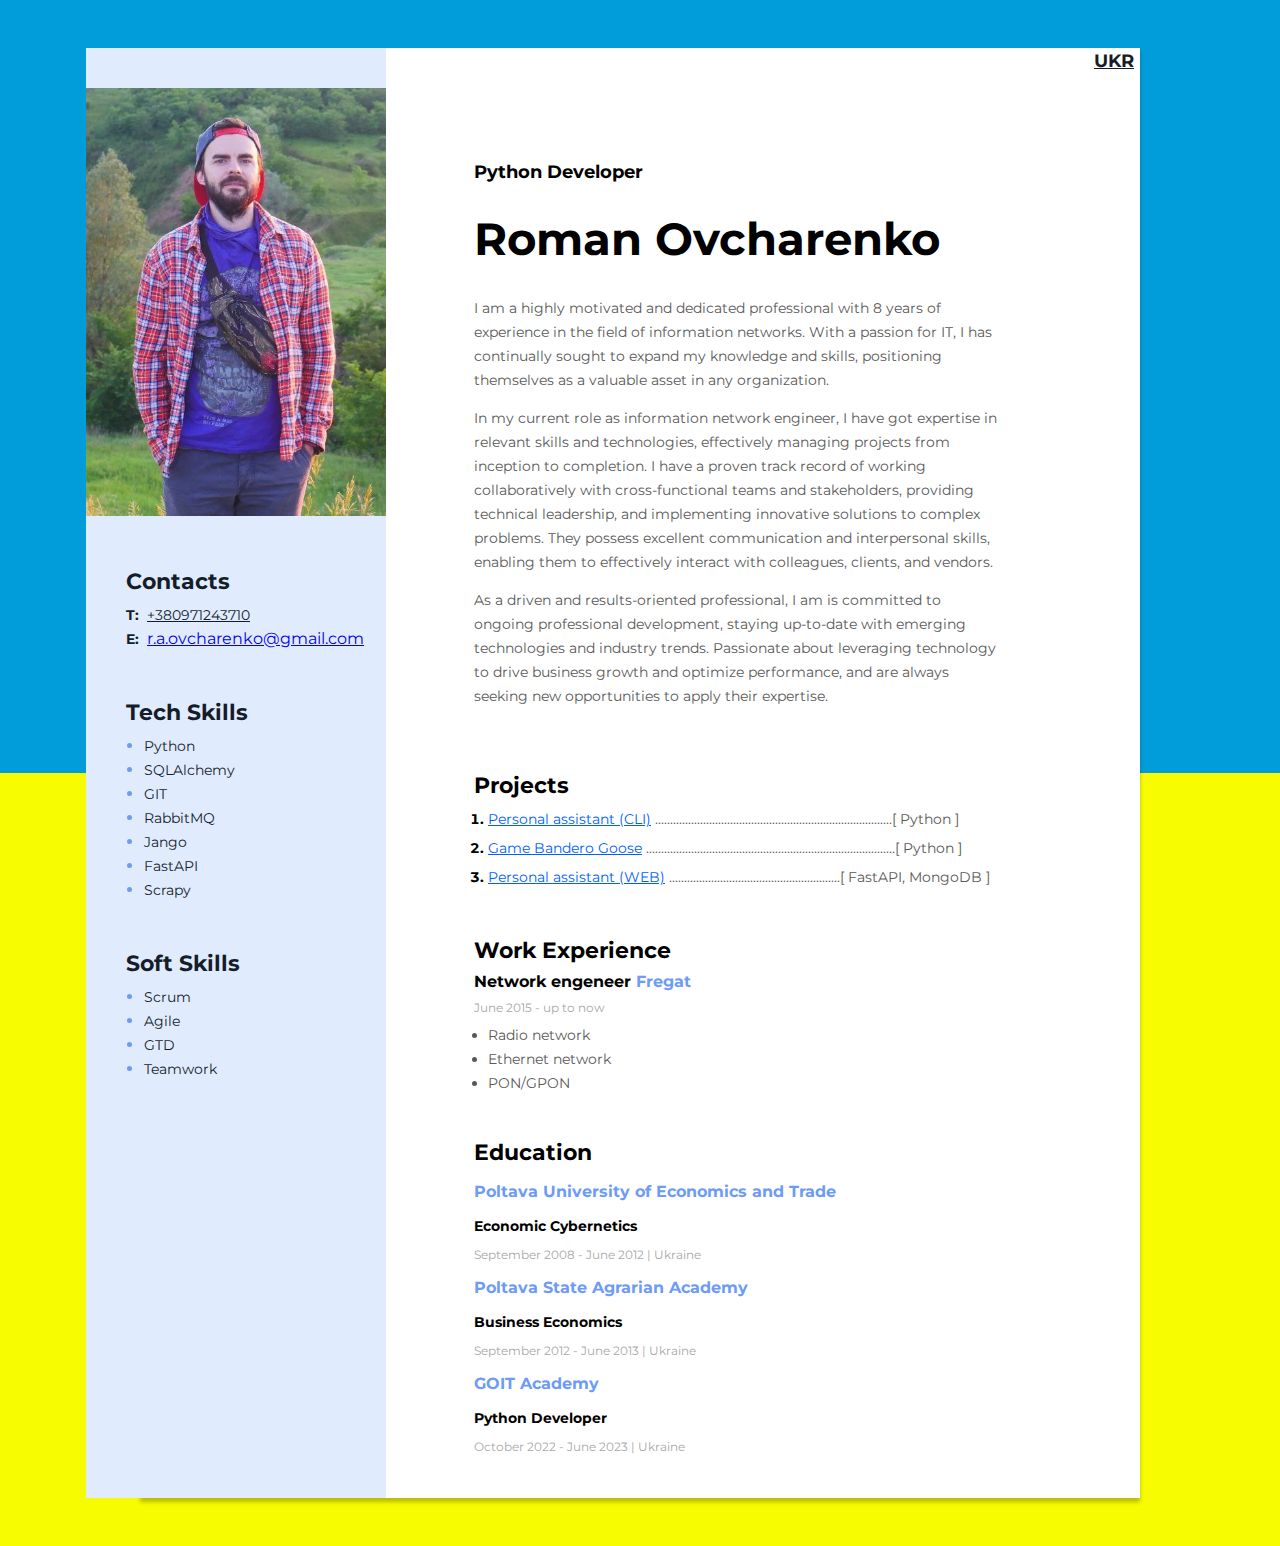
==== index.html @ 6cbeb5c7 "commit" ====
<!DOCTYPE html>
<html lang="en">

<head>
    <meta charset="UTF-8">
    <meta http-equiv="X-UA-Compatible" content="IE=edge">
    <meta name="viewport" content="width=device-width, initial-scale=1.0">

    <title>My CV</title>
    <link rel="stylesheet" href="./css/style.css">
    <link rel="preconnect" href="https://fonts.googleapis.com">
    <link rel="preconnect" href="https://fonts.gstatic.com" crossorigin>
    <link
        href="https://fonts.googleapis.com/css2?family=Comic+Neue:ital,wght@0,400;1,700&family=Montserrat:wght@400;700&family=Roboto:wght@400;700&display=swap"
        rel="stylesheet">
</head>

<body>
    <!-- Wrapper -->
    <div class="wrapper">
        <!-- Lenguages -->
        <div>
            <a class="lenguage-link" href="./index_ukr.html">UKR</a>
        </div>
        <!-- Main content  -->
        <div class="main-content">
            <!-- About me -->
            <div>
                <h2 class="my-profession">Python Developer</h2>
                <h1 class="my-name">Roman Ovcharenko</h1>
                <p class="about-me_text">I am a highly motivated and dedicated professional with 8 years of experience
                    in the field of
                    information networks. With a passion for IT, I has continually sought to expand my knowledge and
                    skills, positioning themselves as a valuable asset in any organization.
                </p>
                <p class="about-me_text">
                    In my current role as information network engineer, I have got expertise in relevant skills and
                    technologies, effectively managing projects from inception to completion. I have a proven track
                    record of working collaboratively with cross-functional teams and stakeholders, providing technical
                    leadership, and implementing innovative solutions to complex problems. They possess excellent
                    communication and interpersonal skills, enabling them to effectively interact with colleagues,
                    clients, and vendors.
                </p>
                <p class="about-me_text">
                    As a driven and results-oriented professional, I am is committed to ongoing professional
                    development, staying up-to-date with emerging technologies and industry trends. Passionate about
                    leveraging technology to drive business growth and optimize performance, and are always seeking new
                    opportunities to apply their expertise.
                </p>
                <!-- My projects -->
                <div class="project-containers">
                    <h3 class="main-content-title">Projects</h3>
                    <ol class="project-list">
                        <li class="project-item">
                            <a class="project-link" href="https://github.com/Chypas/Projects/tree/main/HW_12">Personal
                                assistant (CLI)</a>
                            <span
                                class="project-item-description">...............................................................................[
                                Python ]</span>
                        </li>
                        <li class="project-item">
                            <a class="project-link" href="https://github.com/Chypas/Projects/tree/main/pygame">Game
                                Bandero Goose</a>
                            <span
                                class="project-item-description">...................................................................................[
                                Python ]</span>
                        </li>
                        <li class="project-item">
                            <a class="project-link" href="https://github.com/Chypas/WEB_GOIT">Personal assistant
                                (WEB)</a>
                            <span
                                class="project-item-description">.........................................................[
                                FastAPI, MongoDB ]</span>
                        </li>
                    </ol>
                </div>
                <!-- Work experience -->
                <div class="work-exp-container">
                    <h3 class="main-content-title">Work Experience</h3>
                    <!-- Company 1 -->
                    <div class="work-exp-place">
                        <h4 class="work-exp-position">Network engeneer
                            <span class="company-name">Fregat</span>
                            <p class="work-period">June 2015 - up to now</p>
                        </h4>
                        <ul class="work-duties-list">
                            <li class="work-period-list">Radio network</li>
                            <li class="work-period-list">Ethernet network</li>
                            <li class="work-period-list">PON/GPON</li>
                        </ul>
                    </div>
                </div>
                <!-- Education -->
                <div>
                    <h3 class="main-content-title">Education</h3>
                    <p class="university">Poltava University of Economics and Trade</p>
                    <p class="speciality">Economic Cybernetics</p>
                    <p class="stady-date">September 2008 - June 2012 | Ukraine</p>
                    <p class="university">Poltava State Agrarian Academy</p>
                    <p class="speciality">Business Economics</p>
                    <p class="stady-date">September 2012 - June 2013 | Ukraine</p>
                    <p class="university">GOIT Academy</p>
                    <p class="speciality">Python Developer</p>
                    <p class="stady-date">October 2022 - June 2023 | Ukraine</p>
                </div>
            </div>
        </div>
        <!-- Side bar -->
        <aside class="sidebar">
            <img src="./img/roman.png" alt="My photo" width="300" class="my-photo">
            <!-- Contacts -->
            <div class="contacts-container">
                <h3 class="sidebar-titles">Contacts</h3>
                <p class="contacts-item">
                    <span class="contacts-type">T:</span>
                    <a href="tel:+380971243710" class="contacts-number">+380971243710</a>
                </p>
                <p class="contacts-item">
                    <span class="contacts-type" class="contacts-email">E:</span>
                    <a href="mailto:r.a.ovcharenko@gmail.com">r.a.ovcharenko@gmail.com</a>
                </p>
            </div>
            <!-- Tech Skills -->
            <div class="tech-container">
                <h3 class="sidebar-titles">Tech Skills</h3>
                <ul class="tech-list">
                    <li class="tech-list-item">
                        <span class="tech-list-item-text">Python</span>
                    </li>
                    <li class="tech-list-item">
                        <span class="tech-list-item-text">SQLAlchemy</span>
                    </li>
                    <li class="tech-list-item">
                        <span class="tech-list-item-text">GIT</span>

                    </li>
                    <li class="tech-list-item">
                        <span class="tech-list-item-text">RabbitMQ</span>

                    </li>
                    <li class="tech-list-item">
                        <span class="tech-list-item-text">Jango</span>

                    </li>
                    <li class="tech-list-item">
                        <span class="tech-list-item-text">FastAPI</span>

                    </li>
                    <li class="tech-list-item">
                        <span class="tech-list-item-text">Scrapy</span>

                    </li>
                </ul>
            </div>
            <!-- Soft Skills -->
            <div class="soft-container">
                <h3 class="sidebar-titles">Soft Skills</h3>
                <ul class="soft-list">
                    <li class="soft-list-item">
                        <span class="soft-list-item-text">Scrum</span>

                    </li>
                    <li class="soft-list-item">
                        <span class="soft-list-item-text">Agile</span>

                    </li>
                    <li class="soft-list-item">
                        <span class="soft-list-item-text">GTD</span>

                    </li>
                    <li class="soft-list-item">
                        <span class="soft-list-item-text">Teamwork</span>
                    </li>
                </ul>
            </div>
        </aside>
    </div>
</body>

</html>
---- css/style.css ----
body {
    background: linear-gradient(to bottom, rgb(1, 157, 219) 50%, rgb(247, 252, 0) 50%);
    padding: 40px 40px 40px 40px;
    font-family: 'Montserrat', sans-serif;
}

.wrapper {
    display: flex;
    flex-direction: row-reverse;
    background-color: #ffffff;
    width: 1000px;
    height: 1450px;
    margin: 0 auto;
    box-shadow: 0px 4px 4px rgba(0, 0, 0, 0.25);
}

.lenguage-link {
    font-style: normal;
    font-weight: 700;
    font-size: 18px;
    line-height: 27px;
    color: #161D2A;
    padding: 8px 6px;
}


/* main-content */
.main-content {
    padding-top: 12px;
    padding-left: 88px;
    padding-right: 88px;
    padding-bottom: 88px;
}

/* ul li {
    list-style-type: ;
    margin: 5px 0;
} */

ol li {
    margin: 5px 0;
}

/* about me */
.my-profession {
    font-style: normal;
    font-weight: 700;
    font-size: 18px;
    line-height: 17px;
    color: #000000;
    margin: 104px 0 0 0;
}

.my-name {
    font-style: normal;
    font-weight: 700;
    font-size: 45px;
    line-height: 55px;
    color: #000000;
    margin: 138 0 28 0;
}

.about-me_text {
    font-style: normal;
    font-weight: 400;
    font-size: 14px;
    line-height: 24px;
    color: #595959;
    width: 526px;

}

.main-content-title {
    font-style: normal;
    font-weight: 700;
    font-size: 22px;
    line-height: 27px;
    color: #000000;
    margin: 0 0 8px 0;
}

/* Project */

.project-containers {
    margin-top: 64px;
    margin-bottom: 48px;

}

.project-item {
    font-style: normal;
    font-weight: 700;
    font-size: 14px;
    line-height: 24px;
    color: #000000;
}

.project-list {
    margin: 0;
    padding: 0 0 0 14px;

}

.project-item-description {
    font-style: normal;
    font-weight: 400;
    font-size: 14px;
    line-height: 24px;
    color: #595959;
}

.project-link {
    font-style: normal;
    font-weight: 400;
    font-size: 14px;
    line-height: 24px;
    text-decoration-line: underline;

    color: #005FFF;
}

/* Work */

.work-exp-container {
    margin-bottom: 44px;
}

.work-exp-position {
    font-style: normal;
    font-weight: 700;
    font-size: 16px;
    line-height: 20px;
    color: #000000;
    margin: 0;
}

.work-exp-place {
    margin-bottom: 16px;
}

.company-name {
    font-style: normal;
    font-weight: 700;
    font-size: 16px;
    line-height: 20px;
    color: #6D9BF5;
}

.work-period {
    font-style: normal;
    font-weight: 400;
    font-size: 12px;
    line-height: 15px;
    color: #A8A8A8;
    margin: 8px 0 8px 0;
}

.work-period-list {
    font-style: normal;
    font-weight: 400;
    font-size: 14px;
    line-height: 24px;
    color: #595959;
    margin: 0;
}

.work-duties-list {
    padding: 0 0 0 14px;
    margin: 0;
}

.university {
    font-style: normal;
    font-weight: 700;
    font-size: 16px;
    line-height: 20px;
    color: #6D9BF5;
    margin-bottom: 12;
}

.speciality {
    font-style: normal;
    font-weight: 700;
    font-size: 14px;
    line-height: 17px;
    color: #000000;
    margin: 0;
}

.stady-date {
    font-style: normal;
    font-weight: 400;
    font-size: 12px;
    line-height: 15px;
    color: #A8A8A8;
    margin-bottom: 12;
}

/* side-bar */

.sidebar {
    width: 300px;
    background: #e0ebfe;
    margin: 0;
    padding: 0;
}

.my-photo {
    margin-top: 40px;
}

.contacts-container,
.tech-container,
.soft-container {
    margin: 48px 0 0 40px;
}

.sidebar-titles {
    font-style: normal;
    font-weight: 700;
    font-size: 22px;
    line-height: 27px;
    color: #161D2A;
    margin-bottom: 8px;
}

.contacts-type {
    font-style: normal;
    font-weight: 700;
    font-size: 14px;
    line-height: 24px;
    color: #161D2A;
    margin-right: 4px;
}

.contacts-item {
    margin: 0;
}

.contacts-number {
    font-style: normal;
    font-weight: 400;
    font-size: 14px;
    line-height: 24px;
    color: #161D2A;
}

.contacts-email {
    font-style: normal;
    font-weight: 400;
    font-size: 14px;
    line-height: 24px;
    color: #2979FF
}

/* Tech list & Soft list */

.tech-list,
.soft-list {
    margin: 0;
    padding: 0 0 0 18px;
}

.tech-list-item,
.soft-list-item {
    color: #6D9BF5;
}

.tech-list-item-text,
.soft-list-item-text {
    font-style: normal;
    font-weight: 400;
    font-size: 14px;
    line-height: 24px;
    color: #161D2A;
}
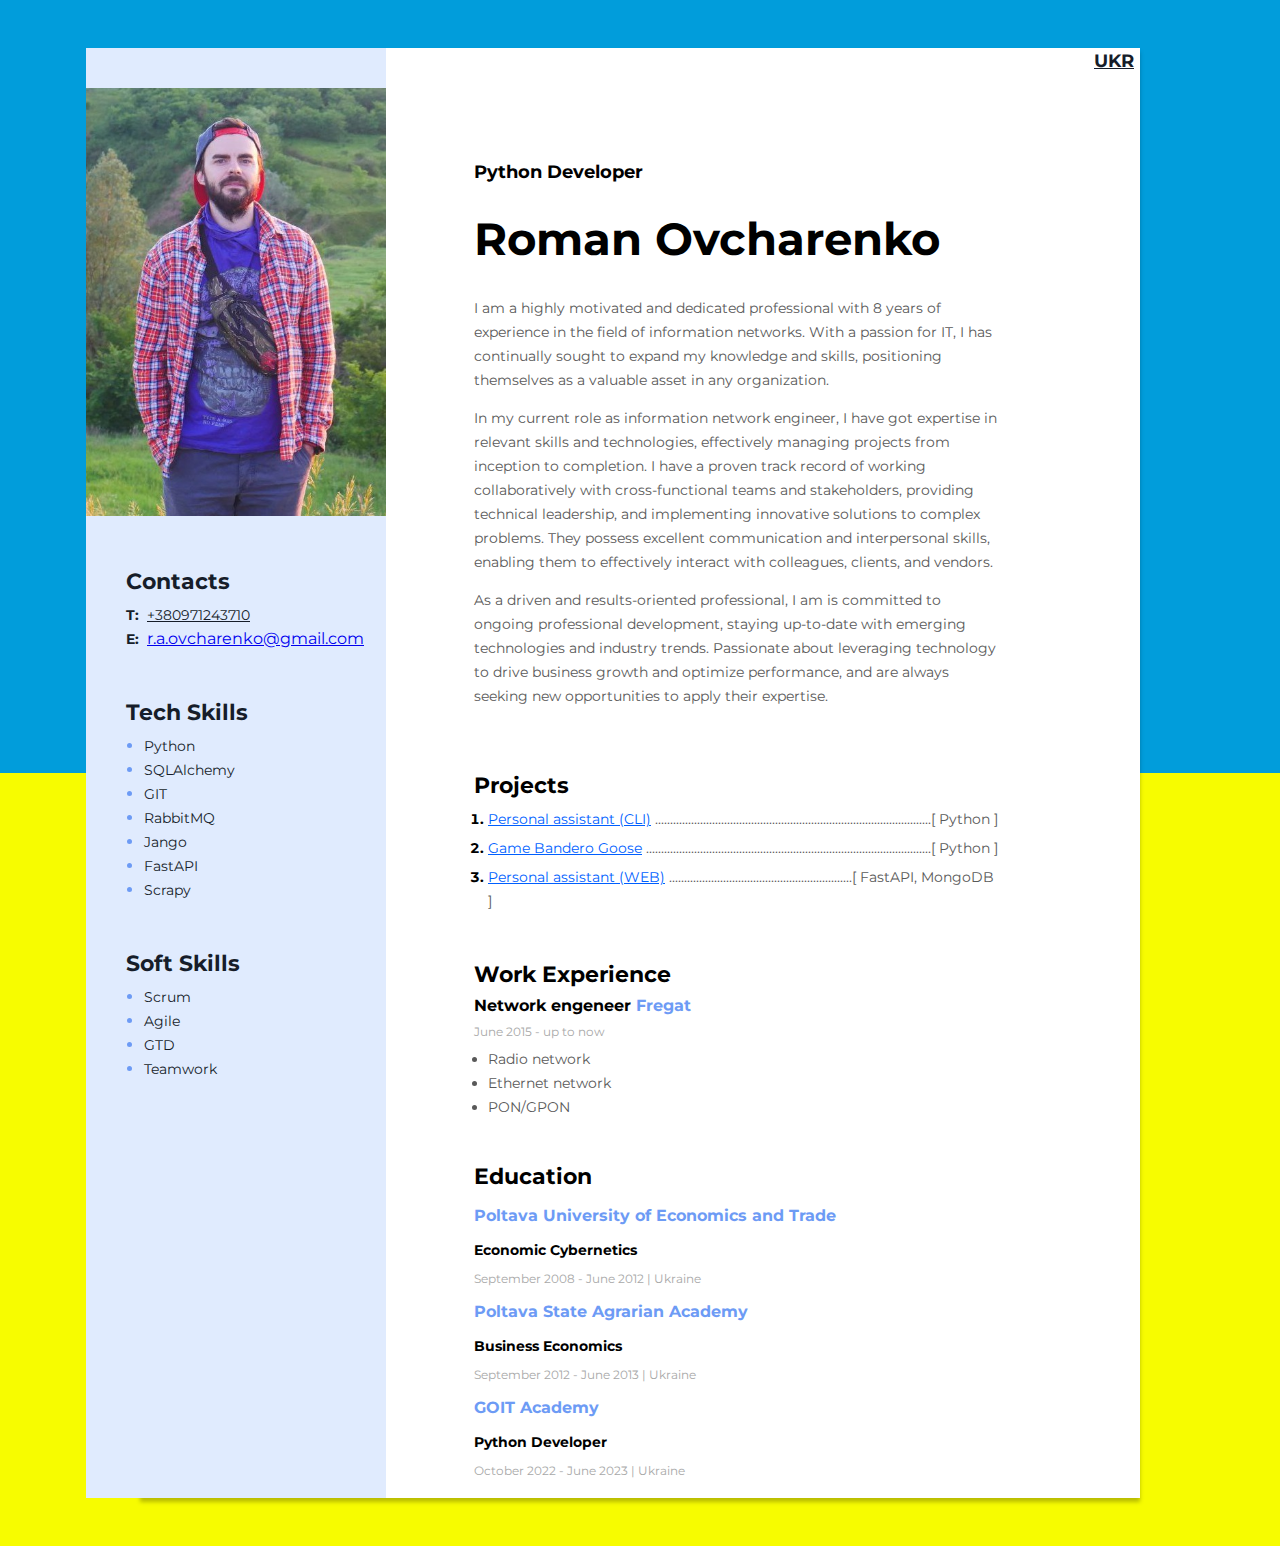
==== commit 0168adaa: "edit text" ====
--- a/index.html
+++ b/index.html
@@ -55,21 +55,21 @@
                             <a class="project-link" href="https://github.com/Chypas/Projects/tree/main/HW_12">Personal
                                 assistant (CLI)</a>
                             <span
-                                class="project-item-description">...............................................................................[
+                                class="project-item-description">............................................................................................[
                                 Python ]</span>
                         </li>
                         <li class="project-item">
                             <a class="project-link" href="https://github.com/Chypas/Projects/tree/main/pygame">Game
                                 Bandero Goose</a>
                             <span
-                                class="project-item-description">...................................................................................[
+                                class="project-item-description">...............................................................................................[
                                 Python ]</span>
                         </li>
                         <li class="project-item">
                             <a class="project-link" href="https://github.com/Chypas/WEB_GOIT">Personal assistant
                                 (WEB)</a>
                             <span
-                                class="project-item-description">.........................................................[
+                                class="project-item-description">.............................................................[
                                 FastAPI, MongoDB ]</span>
                         </li>
                     </ol>
